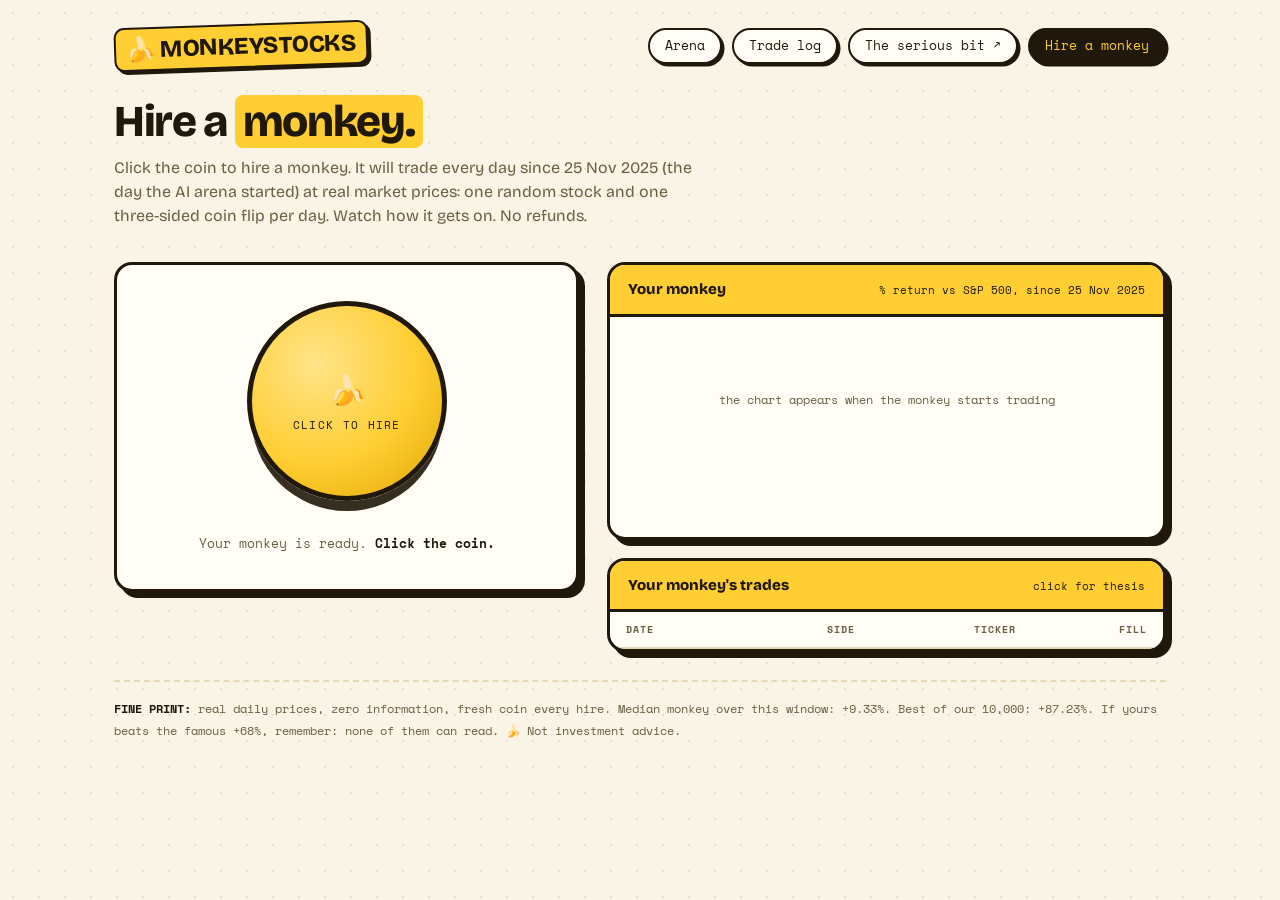
==== site/monkey.html @ 1b5d1b22 "Restore canonical + absolute OG URLs Co-Authored-By: Claude Fable 5 <noreply@anthropic.com>" ====
<!doctype html>
<html lang="en"><head><meta charset="utf-8">
<meta name="viewport" content="width=device-width, initial-scale=1">
<title>Hire a Monkey — MonkeyStocks</title>
<link rel="preconnect" href="https://fonts.googleapis.com">
<link href="https://fonts.googleapis.com/css2?family=Bricolage+Grotesque:opsz,wght@12..96,400;12..96,600;12..96,800&family=Space+Mono:wght@400;700&display=swap" rel="stylesheet">
<link rel="canonical" href="https://monkeystocks.ai/monkey.html">
<link rel="stylesheet" href="style.css?v=2">
<meta property="og:title" content="Hire a Monkey — MonkeyStocks">
<meta property="og:description" content="Hire a monkey, watch it trade 6 months of real prices, put it on the leaderboard.">
<meta property="og:type" content="website">
<meta property="og:image" content="https://monkeystocks.ai/og.png">
<meta name="twitter:card" content="summary_large_image">
<meta name="twitter:image" content="https://monkeystocks.ai/og.png">
<style>
.stage{display:grid;grid-template-columns:1fr 1.2fr;gap:28px;margin-top:34px;align-items:start}
.coin-zone{text-align:center;padding:30px 10px}
.scene{perspective:900px;display:inline-block;cursor:pointer}
.bigcoin{width:200px;height:200px;border-radius:50%;position:relative;transform-style:preserve-3d;transition:transform 1.1s cubic-bezier(.25,.8,.35,1)}
.bigcoin .f{position:absolute;inset:0;border-radius:50%;display:flex;flex-direction:column;align-items:center;justify-content:center;
  backface-visibility:hidden;border:5px solid var(--ink);font-weight:800;font-size:30px;letter-spacing:-.02em;
  background:radial-gradient(circle at 34% 30%,#ffe488,var(--banana) 55%,var(--banana-d));box-shadow:0 14px 0 -4px rgba(32,24,10,.9)}
.bigcoin .f small{font-family:"Space Mono",monospace;font-size:11px;font-weight:400;letter-spacing:.12em;margin-top:4px}
.bigcoin .back{transform:rotateY(180deg)}
.hint{margin-top:26px;font-family:"Space Mono",monospace;font-size:13px;color:var(--ink2)}
.hint b{color:var(--ink)}
.results{display:flex;flex-direction:column;gap:18px}
.chart-pad{padding:14px 12px 8px;min-height:220px;overflow-x:auto;-webkit-overflow-scrolling:touch}
#chart svg{min-width:600px}
.scorecard{display:none;padding:18px;gap:14px;align-items:stretch}
.scorecard.show{display:grid;grid-template-columns:repeat(3,1fr)}
.sc{border:2.5px solid var(--ink);border-radius:14px;padding:12px 14px;background:var(--cream);box-shadow:3px 3px 0 var(--ink)}
.sc .v{font-family:"Space Mono",monospace;font-weight:700;font-size:22px}
.sc .k{font-size:11.5px;color:var(--ink2);margin-top:2px}
.verdict-line{padding:0 18px 18px;font-size:16px;display:none}
.verdict-line.show{display:block}
.verdict-line b{background:var(--banana);padding:0 6px;border-radius:6px}
.minilog{max-height:250px;overflow-y:auto}
.minilog tbody tr:hover{background:#fff8e0}
.side{font-family:"Space Mono",monospace;font-weight:700;font-size:12px}
@media(max-width:900px){.stage{grid-template-columns:1fr}}
</style></head><body>
<div class="wrap">

<header>
  <a class="logo" href="index.html"><span>🍌 MONKEYSTOCKS</span></a>
  <nav>
    <a href="index.html">Arena</a>
    <a href="tradelog.html">Trade log</a>
    <a href="https://substack.com/@theagenticanalyst" target="_blank" rel="noopener">The serious bit ↗</a>
    <a href="monkey.html" class="on">Hire a monkey</a>
  </nav>
</header>

<div style="margin-top:32px">
  <h1>Hire a <span class="hl">monkey.</span></h1>
  <p class="sub">Click the coin to hire a monkey. It will trade every day since 25 Nov 2025 (the day the AI arena started) at real market prices: one random stock and one three-sided coin flip per day. Watch how it gets on. No refunds.</p>
</div>

<div class="stage">
  <div class="coin-zone panel" style="padding:36px 10px">
    <div class="scene" id="scene"><div class="bigcoin" id="bigcoin">
      <div class="f front">🍌<small>CLICK TO HIRE</small></div>
      <div class="f back" id="cback">🐒<small>WORKING…</small></div>
    </div></div>
    <div class="hint" id="hint">Your monkey is ready. <b>Click the coin.</b></div>
  </div>

  <div class="results">
    <div class="panel">
      <h2><span id="mname">Your monkey</span> <small>% return vs S&P 500, since 25 Nov 2025</small></h2>
      <div class="chart-pad" id="chart"><div style="color:var(--ink2);font-family:'Space Mono';font-size:12px;padding:60px 0;text-align:center">the chart appears when the monkey starts trading</div></div>
      <div class="scorecard" id="score"></div>
      <div class="verdict-line" id="verdict"></div>
    </div>

    <div class="panel">
      <h2>Your monkey's trades <small>click for thesis</small></h2>
      <div class="minilog"><table id="log"><thead><tr><th>Date</th><th>Side</th><th>Ticker</th><th>Fill</th></tr></thead><tbody></tbody></table></div>
    </div>
  </div>
</div>

<div class="footnote">
<b>FINE PRINT:</b> real daily prices, zero information, fresh coin every hire. Median monkey over this window: <span id="statmed"></span>. Best of our 10,000: <span id="statbest"></span>. If yours beats the famous +68%, remember: none of them can read. 🍌 Not investment advice.
</div>
</div>

<div class="pop" id="pop" onclick="if(event.target===this)this.classList.remove('open')">
  <div class="bubble">
    <div class="who" id="p-who"></div>
    <h3 id="p-trade"></h3>
    <div class="lead">We asked your monkey to explain this trade. It responded:</div>
    <div class="nana">🍌</div>
    <div class="word">"bananas"</div>
    <button class="btn" onclick="pop.classList.remove('open')" style="margin-top:20px">makes sense tbh</button>
  </div>
</div>

<script src="prices.js?v=5"></script>
<script src="engine.js?v=6"></script>
<script>
const FIRST=["Sir","Baron","Dr","Captain","Professor","Lord","Dame","Chairman","DJ","Saint"];
const LAST=["Flips-a-Lot","Bananas III","von Chimp","Monkéclair","Ape-ercrombie","McFlingpoo","Bongo","Chestbeater","Longtail","of Bananington"];
const scene=document.getElementById('scene'), big=document.getElementById('bigcoin'),
      hint=document.getElementById('hint'), chartEl=document.getElementById('chart'),
      score=document.getElementById('score'), verdict=document.getElementById('verdict'),
      logTb=document.querySelector('#log tbody');
let deg=0, running=false;
document.getElementById('statmed').textContent=(MARKET.meta.median_pct>=0?'+':'')+MARKET.meta.median_pct+'%';
document.getElementById('statbest').textContent='+'+MARKET.meta.best_pct+'%';

scene.onclick=()=>{
  if(running) return; running=true;
  const name=FIRST[Math.floor(Math.random()*FIRST.length)]+" "+LAST[Math.floor(Math.random()*LAST.length)];
  const seed=Math.floor(Math.random()*2**31);
  document.getElementById('mname').textContent=name;
  hint.innerHTML=`<b>${name}</b> is trading…`;
  deg+=900; big.style.transform=`rotateY(${deg}deg)`;
  score.classList.remove('show'); verdict.classList.remove('show');
  logTb.innerHTML="";
  const {navs,trades,ret}=runMonkey(seed);
  // animate: reveal the nav path day by day
  let shown=2; const start=performance.now(); const DUR=2500;
  function step(){
    const frac=Math.min(1,(performance.now()-start)/DUR);
    shown=Math.max(shown, Math.min(navs.length, Math.max(2, Math.ceil(frac*navs.length))));
    drawChart(chartEl,[
      {navs:SPY_NAVS.slice(0,shown),c:"#20180a",dash:true,w:2},
      {navs:navs.slice(0,shown),c:"#e0472e",w:3},
    ],{h:260});
    // stream trades whose day has been revealed
    trades.filter(tr=>tr.t<shown && !tr.done).forEach(tr=>{
      tr.done=true;
      const row=document.createElement('tr');
      row.innerHTML=`<td class="mono" style="font-size:12px">${MARKET.dates[tr.t]}</td>
        <td class="side ${tr.side==='BUY'?'up':'dn'}">${tr.side}</td>
        <td class="mono">${tr.tk}</td><td class="mono">$${tr.px.toFixed(2)}</td>`;
      row.style.cursor='pointer';row.onclick=()=>thesis(`${name} · ${MARKET.dates[tr.t]}`,`${tr.side} ${tr.tk} @ $${tr.px.toFixed(2)}`);
      logTb.prepend(row);
    });
    if(shown<navs.length){ setTimeout(step,16); return; }
    // finished: scorecard + verdict
    running=false;
    const beat=MONKEYS.filter(m=>ret>m.ret).length;
    const d=ret-SPY_RET;
    score.innerHTML=`
      <div class="sc"><div class="v ${retClass(ret)}">${fmtRet(ret)}</div><div class="k">${name}, since Nov 25</div></div>
      <div class="sc"><div class="v">${fmtRet(SPY_RET)}</div><div class="k">S&P 500, same window</div></div>
      <div class="sc"><div class="v ${retClass(d)}">${fmtRet(d)}</div><div class="k">vs the market</div></div>`;
    score.classList.add('show');
    const line = ret>67.9 ? `<b>${name} beat the famous +68%.</b> Please do not give ${name} any money.`
      : beat>=7 ? `<b>${name} tops our monkey leaderboard.</b> Someone always comes first; today it's yours.`
      : beat>=4 ? `<b>${name} beat ${beat} of our 8 house monkeys</b> and ${d>=0?"the S&P":"most excuses"}. Solid, thoughtless work.`
      : beat>=1 ? `<b>${name} beat ${beat} of our 8 house monkeys.</b> Mid-table randomness. Very relatable.`
      : `<b>${name} lost to all 8 house monkeys.</b> Impressively, several AI models have done worse.`;
    verdict.innerHTML=line+` <span style="color:var(--ink2)">Click the coin to hire another.</span>
      <div style="margin-top:14px;display:flex;gap:10px;flex-wrap:wrap;align-items:center">
        <button class="btn" id="addlb">🏆 Put ${name} on the leaderboard</button>
        <a href="index.html" style="text-decoration:none"><button class="btn" style="background:var(--paper)">View leaderboard</button></a>
        <span class="mono" style="font-size:11px;color:var(--ink2)">or do nothing and ${name} retires in disgrace</span>
      </div>`;
    verdict.classList.add('show');
    document.getElementById('addlb').onclick=function(){
      let mine=[]; try{mine=JSON.parse(sessionStorage.myMonkeys||'[]')}catch(e){}
      if(!mine.some(x=>x.seed===seed)){ mine.push({n:name,seed}); mine=mine.slice(-3); sessionStorage.myMonkeys=JSON.stringify(mine); }
      this.textContent='✓ '+name+' is on the leaderboard'; this.disabled=true; this.style.opacity=.7;
    };
    hint.innerHTML=`Done. <b>Click to hire another monkey.</b>`;
  }
  setTimeout(step,600);
};
</script>
</body></html>
---- site/style.css ----
:root{
  --cream:#faf4e6; --paper:#fffdf6; --ink:#20180a; --ink2:#6b5f42;
  --banana:#ffce33; --banana-d:#e0a800; --green:#1a9e55; --red:#e0472e; --line:#e5d9b8;
}
*{box-sizing:border-box;margin:0;padding:0}
body{background:var(--cream);color:var(--ink);font:15px/1.5 "Bricolage Grotesque",sans-serif;
  background-image:radial-gradient(#eadfc0 1.1px,transparent 1.1px);background-size:26px 26px}
.wrap{max-width:1100px;margin:0 auto;padding:24px 24px 70px}
.mono{font-family:"Space Mono",monospace}
header{display:flex;justify-content:space-between;align-items:center;flex-wrap:wrap;gap:14px}
.logo{font-size:24px;font-weight:800;letter-spacing:-.02em;text-decoration:none;color:var(--ink)}
.logo span{background:var(--banana);border:2.5px solid var(--ink);border-radius:10px;padding:2px 10px;box-shadow:3px 3px 0 var(--ink);display:inline-block;transform:rotate(-2deg)}
nav{display:flex;gap:10px;align-items:center}
nav a{font-family:"Space Mono",monospace;font-size:12.5px;color:var(--ink);text-decoration:none;border:2px solid var(--ink);border-radius:99px;padding:7px 15px;background:var(--paper);box-shadow:2.5px 2.5px 0 var(--ink)}
nav a:hover{background:var(--banana)}
nav a.on{background:var(--ink);color:var(--banana)}
nav a:active{transform:translate(2px,2px);box-shadow:0 0 0 var(--ink)}
h1{font-size:44px;line-height:1;font-weight:800;letter-spacing:-.03em}
h1 .hl{background:var(--banana);padding:0 8px;border-radius:8px;box-decoration-break:clone;-webkit-box-decoration-break:clone}
.sub{margin-top:12px;color:var(--ink2);font-size:16px;max-width:60ch}
.panel{background:var(--paper);border:3px solid var(--ink);border-radius:18px;box-shadow:6px 6px 0 var(--ink);overflow:hidden}
.panel h2{font-size:15px;font-weight:800;padding:13px 18px;border-bottom:3px solid var(--ink);background:var(--banana);display:flex;justify-content:space-between;align-items:baseline}
.panel h2 small{font-family:"Space Mono",monospace;font-weight:400;font-size:10.5px}
table{width:100%;border-collapse:collapse;font-size:14.5px}
td,th{padding:10px 16px;text-align:right}
th{font-family:"Space Mono",monospace;font-size:10px;letter-spacing:.1em;color:var(--ink2);border-bottom:2px solid var(--line);text-transform:uppercase}
th:first-child,td:first-child{text-align:left}
td{border-bottom:1.5px solid var(--line);font-variant-numeric:tabular-nums}
tr:last-child td{border-bottom:none}
.ret{font-family:"Space Mono",monospace;font-weight:700}
.up{color:var(--green)} .dn{color:var(--red)}
.why{font-family:"Space Mono",monospace;font-size:12px;background:var(--banana);border:2px solid var(--ink);border-radius:99px;padding:2px 10px;white-space:nowrap;display:inline-block;cursor:pointer}
.dotc{width:11px;height:11px;border-radius:50%;display:inline-block;border:2px solid var(--ink);margin-right:8px;vertical-align:-1px}
.footnote{margin-top:28px;font-family:"Space Mono",monospace;font-size:11.5px;color:var(--ink2);line-height:1.9;border-top:2px dashed var(--line);padding-top:16px}
.footnote b{color:var(--ink)}
.pop{position:fixed;inset:0;background:rgba(32,24,10,.5);display:none;align-items:center;justify-content:center;z-index:20}
.pop.open{display:flex}
.bubble{background:var(--paper);border:3.5px solid var(--ink);border-radius:22px;box-shadow:8px 8px 0 var(--ink);max-width:430px;width:92%;padding:30px 34px;text-align:center}
.bubble .who{font-family:"Space Mono",monospace;font-size:12px;color:var(--ink2)}
.bubble h3{font-size:26px;font-weight:800;margin:6px 0 4px}
.bubble .lead{color:var(--ink2);font-size:14px;margin-top:10px}
.bubble .nana{font-size:64px;margin:14px 0 2px}
.bubble .word{font-size:32px;font-weight:800;letter-spacing:-.02em}
button.btn{font:700 15px "Bricolage Grotesque";background:var(--banana);border:3px solid var(--ink);border-radius:12px;padding:10px 20px;cursor:pointer;box-shadow:3px 3px 0 var(--ink)}
button.btn:active{transform:translate(2px,2px);box-shadow:1px 1px 0 var(--ink)}
@media(max-width:860px){h1{font-size:34px}}
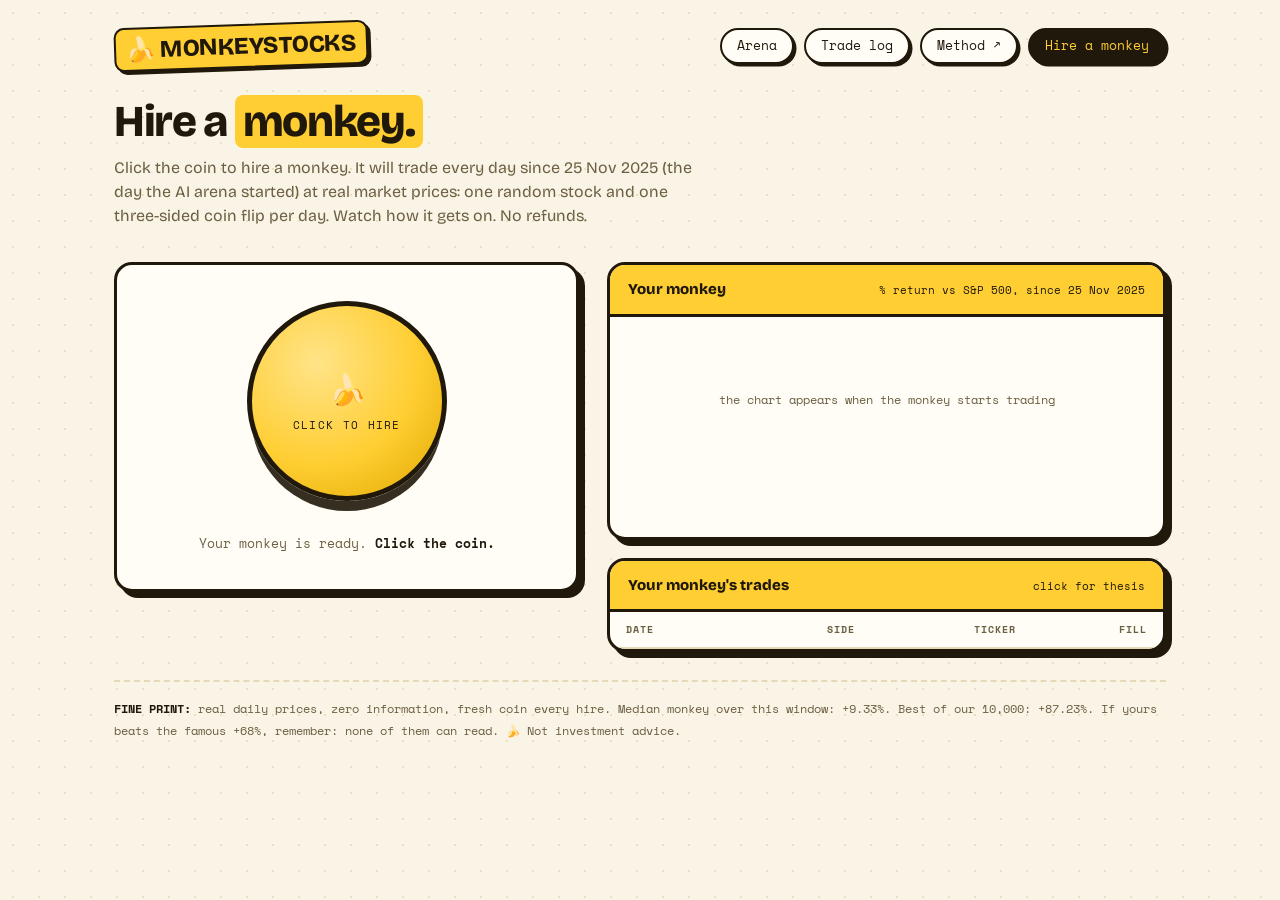
==== commit ed13debd: "Nav: The serious bit -> Method Co-Authored-By: Claude Fable 5 <noreply@anthropic.com>" ====
--- a/site/monkey.html
+++ b/site/monkey.html
@@ -5,7 +5,7 @@
 <link rel="preconnect" href="https://fonts.googleapis.com">
 <link href="https://fonts.googleapis.com/css2?family=Bricolage+Grotesque:opsz,wght@12..96,400;12..96,600;12..96,800&family=Space+Mono:wght@400;700&display=swap" rel="stylesheet">
 <link rel="canonical" href="https://monkeystocks.ai/monkey.html">
-<link rel="stylesheet" href="style.css?v=2">
+<link rel="stylesheet" href="style.css?v=4">
 <meta property="og:title" content="Hire a Monkey — MonkeyStocks">
 <meta property="og:description" content="Hire a monkey, watch it trade 6 months of real prices, put it on the leaderboard.">
 <meta property="og:type" content="website">
@@ -25,8 +25,7 @@
 .hint{margin-top:26px;font-family:"Space Mono",monospace;font-size:13px;color:var(--ink2)}
 .hint b{color:var(--ink)}
 .results{display:flex;flex-direction:column;gap:18px}
-.chart-pad{padding:14px 12px 8px;min-height:220px;overflow-x:auto;-webkit-overflow-scrolling:touch}
-#chart svg{min-width:600px}
+.chart-pad{padding:14px 12px 8px;min-height:220px}
 .scorecard{display:none;padding:18px;gap:14px;align-items:stretch}
 .scorecard.show{display:grid;grid-template-columns:repeat(3,1fr)}
 .sc{border:2.5px solid var(--ink);border-radius:14px;padding:12px 14px;background:var(--cream);box-shadow:3px 3px 0 var(--ink)}
@@ -47,7 +46,7 @@
   <nav>
     <a href="index.html">Arena</a>
     <a href="tradelog.html">Trade log</a>
-    <a href="https://substack.com/@theagenticanalyst" target="_blank" rel="noopener">The serious bit ↗</a>
+    <a href="https://substack.com/@theagenticanalyst" target="_blank" rel="noopener">Method ↗</a>
     <a href="monkey.html" class="on">Hire a monkey</a>
   </nav>
 </header>
@@ -93,12 +92,13 @@
     <div class="lead">We asked your monkey to explain this trade. It responded:</div>
     <div class="nana">🍌</div>
     <div class="word">"bananas"</div>
+    <div class="who" id="p-signer" style="margin-top:16px"></div>
     <button class="btn" onclick="pop.classList.remove('open')" style="margin-top:20px">makes sense tbh</button>
   </div>
 </div>
 
 <script src="prices.js?v=5"></script>
-<script src="engine.js?v=6"></script>
+<script src="engine.js?v=7"></script>
 <script>
 const FIRST=["Sir","Baron","Dr","Captain","Professor","Lord","Dame","Chairman","DJ","Saint"];
 const LAST=["Flips-a-Lot","Bananas III","von Chimp","Monkéclair","Ape-ercrombie","McFlingpoo","Bongo","Chestbeater","Longtail","of Bananington"];
@@ -128,7 +128,7 @@
     drawChart(chartEl,[
       {navs:SPY_NAVS.slice(0,shown),c:"#20180a",dash:true,w:2},
       {navs:navs.slice(0,shown),c:"#e0472e",w:3},
-    ],{h:260});
+    ],{h:260,w:window.innerWidth<700?440:760});
     // stream trades whose day has been revealed
     trades.filter(tr=>tr.t<shown && !tr.done).forEach(tr=>{
       tr.done=true;
@@ -136,7 +136,7 @@
       row.innerHTML=`<td class="mono" style="font-size:12px">${MARKET.dates[tr.t]}</td>
         <td class="side ${tr.side==='BUY'?'up':'dn'}">${tr.side}</td>
         <td class="mono">${tr.tk}</td><td class="mono">$${tr.px.toFixed(2)}</td>`;
-      row.style.cursor='pointer';row.onclick=()=>thesis(`${name} · ${MARKET.dates[tr.t]}`,`${tr.side} ${tr.tk} @ $${tr.px.toFixed(2)}`);
+      row.style.cursor='pointer';row.onclick=()=>thesis(`${name} · ${MARKET.dates[tr.t]}`,`${tr.side} ${tr.tk} @ $${tr.px.toFixed(2)}`,name);
       logTb.prepend(row);
     });
     if(shown<navs.length){ setTimeout(step,16); return; }
--- a/site/style.css
+++ b/site/style.css
@@ -10,7 +10,7 @@
 header{display:flex;justify-content:space-between;align-items:center;flex-wrap:wrap;gap:14px}
 .logo{font-size:24px;font-weight:800;letter-spacing:-.02em;text-decoration:none;color:var(--ink)}
 .logo span{background:var(--banana);border:2.5px solid var(--ink);border-radius:10px;padding:2px 10px;box-shadow:3px 3px 0 var(--ink);display:inline-block;transform:rotate(-2deg)}
-nav{display:flex;gap:10px;align-items:center}
+nav{display:flex;gap:10px;align-items:center;flex-wrap:wrap}
 nav a{font-family:"Space Mono",monospace;font-size:12.5px;color:var(--ink);text-decoration:none;border:2px solid var(--ink);border-radius:99px;padding:7px 15px;background:var(--paper);box-shadow:2.5px 2.5px 0 var(--ink)}
 nav a:hover{background:var(--banana)}
 nav a.on{background:var(--ink);color:var(--banana)}
@@ -44,3 +44,9 @@
 button.btn{font:700 15px "Bricolage Grotesque";background:var(--banana);border:3px solid var(--ink);border-radius:12px;padding:10px 20px;cursor:pointer;box-shadow:3px 3px 0 var(--ink)}
 button.btn:active{transform:translate(2px,2px);box-shadow:1px 1px 0 var(--ink)}
 @media(max-width:860px){h1{font-size:34px}}
+@media(max-width:640px){
+  header{gap:10px}
+  .logo{font-size:19px}
+  nav{gap:7px}
+  nav a{font-size:10.5px;padding:6px 11px;white-space:nowrap;box-shadow:2px 2px 0 var(--ink)}
+}
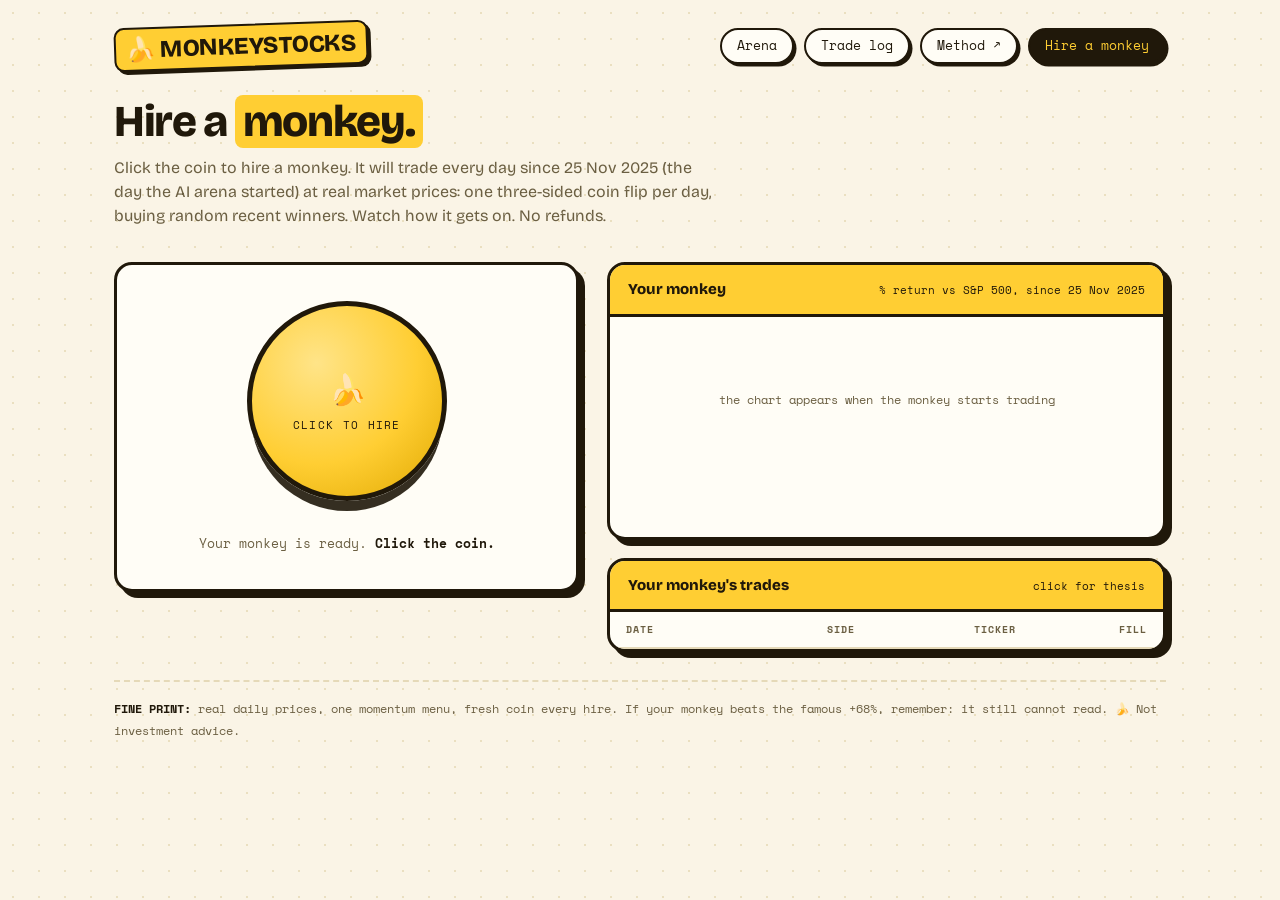
==== commit a0677baf: "Momentum monkeys: 8 fixed seeds, no pool, no curation Buys draw from the top quarter of trailing 3-m" ====
--- a/site/monkey.html
+++ b/site/monkey.html
@@ -53,7 +53,7 @@
 
 <div style="margin-top:32px">
   <h1>Hire a <span class="hl">monkey.</span></h1>
-  <p class="sub">Click the coin to hire a monkey. It will trade every day since 25 Nov 2025 (the day the AI arena started) at real market prices: one random stock and one three-sided coin flip per day. Watch how it gets on. No refunds.</p>
+  <p class="sub">Click the coin to hire a monkey. It will trade every day since 25 Nov 2025 (the day the AI arena started) at real market prices: one three-sided coin flip per day, buying random recent winners. Watch how it gets on. No refunds.</p>
 </div>
 
 <div class="stage">
@@ -81,7 +81,7 @@
 </div>
 
 <div class="footnote">
-<b>FINE PRINT:</b> real daily prices, zero information, fresh coin every hire. Median monkey over this window: <span id="statmed"></span>. Best of our 10,000: <span id="statbest"></span>. If yours beats the famous +68%, remember: none of them can read. 🍌 Not investment advice.
+<b>FINE PRINT:</b> real daily prices, one momentum menu, fresh coin every hire. If your monkey beats the famous +68%, remember: it still cannot read. 🍌 Not investment advice.
 </div>
 </div>
 
@@ -97,8 +97,8 @@
   </div>
 </div>
 
-<script src="prices.js?v=5"></script>
-<script src="engine.js?v=7"></script>
+<script src="prices.js?v=6"></script>
+<script src="engine.js?v=8"></script>
 <script>
 const FIRST=["Sir","Baron","Dr","Captain","Professor","Lord","Dame","Chairman","DJ","Saint"];
 const LAST=["Flips-a-Lot","Bananas III","von Chimp","Monkéclair","Ape-ercrombie","McFlingpoo","Bongo","Chestbeater","Longtail","of Bananington"];
@@ -107,8 +107,6 @@
       score=document.getElementById('score'), verdict=document.getElementById('verdict'),
       logTb=document.querySelector('#log tbody');
 let deg=0, running=false;
-document.getElementById('statmed').textContent=(MARKET.meta.median_pct>=0?'+':'')+MARKET.meta.median_pct+'%';
-document.getElementById('statbest').textContent='+'+MARKET.meta.best_pct+'%';
 
 scene.onclick=()=>{
   if(running) return; running=true;
